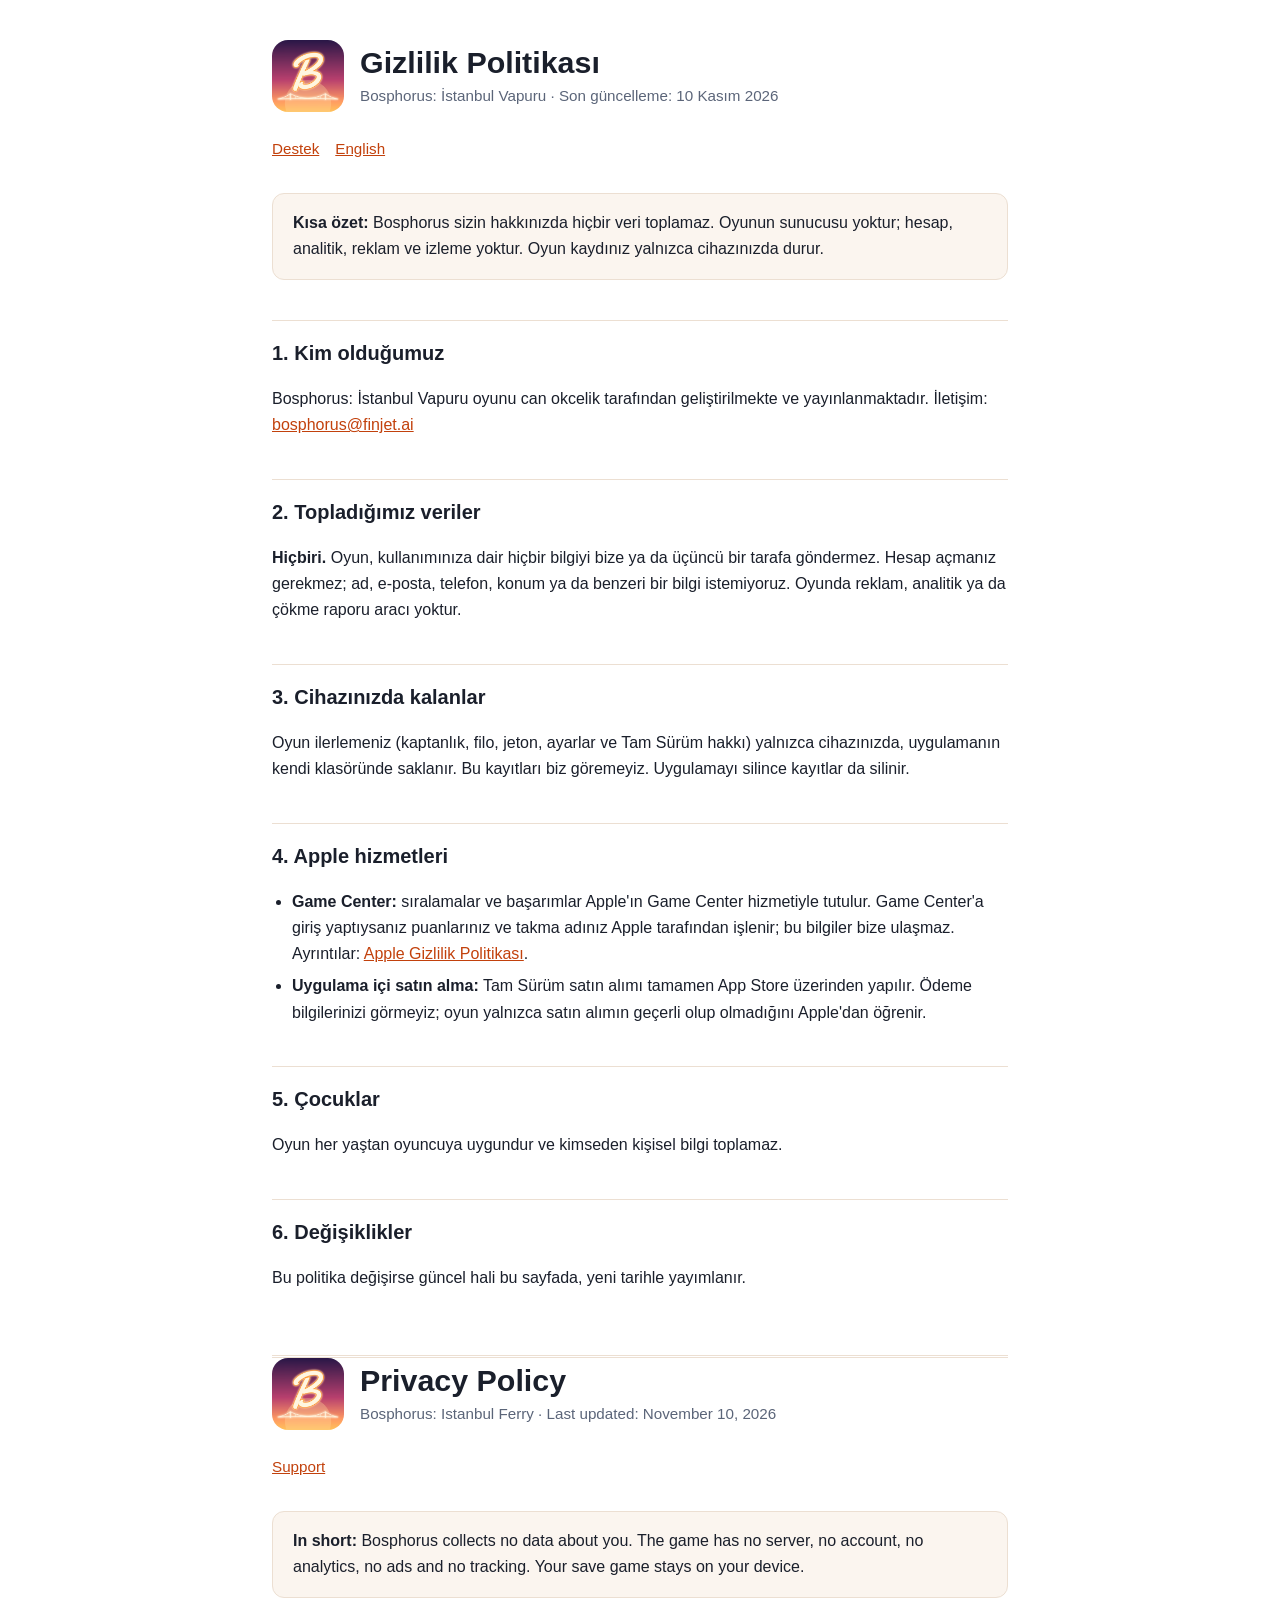
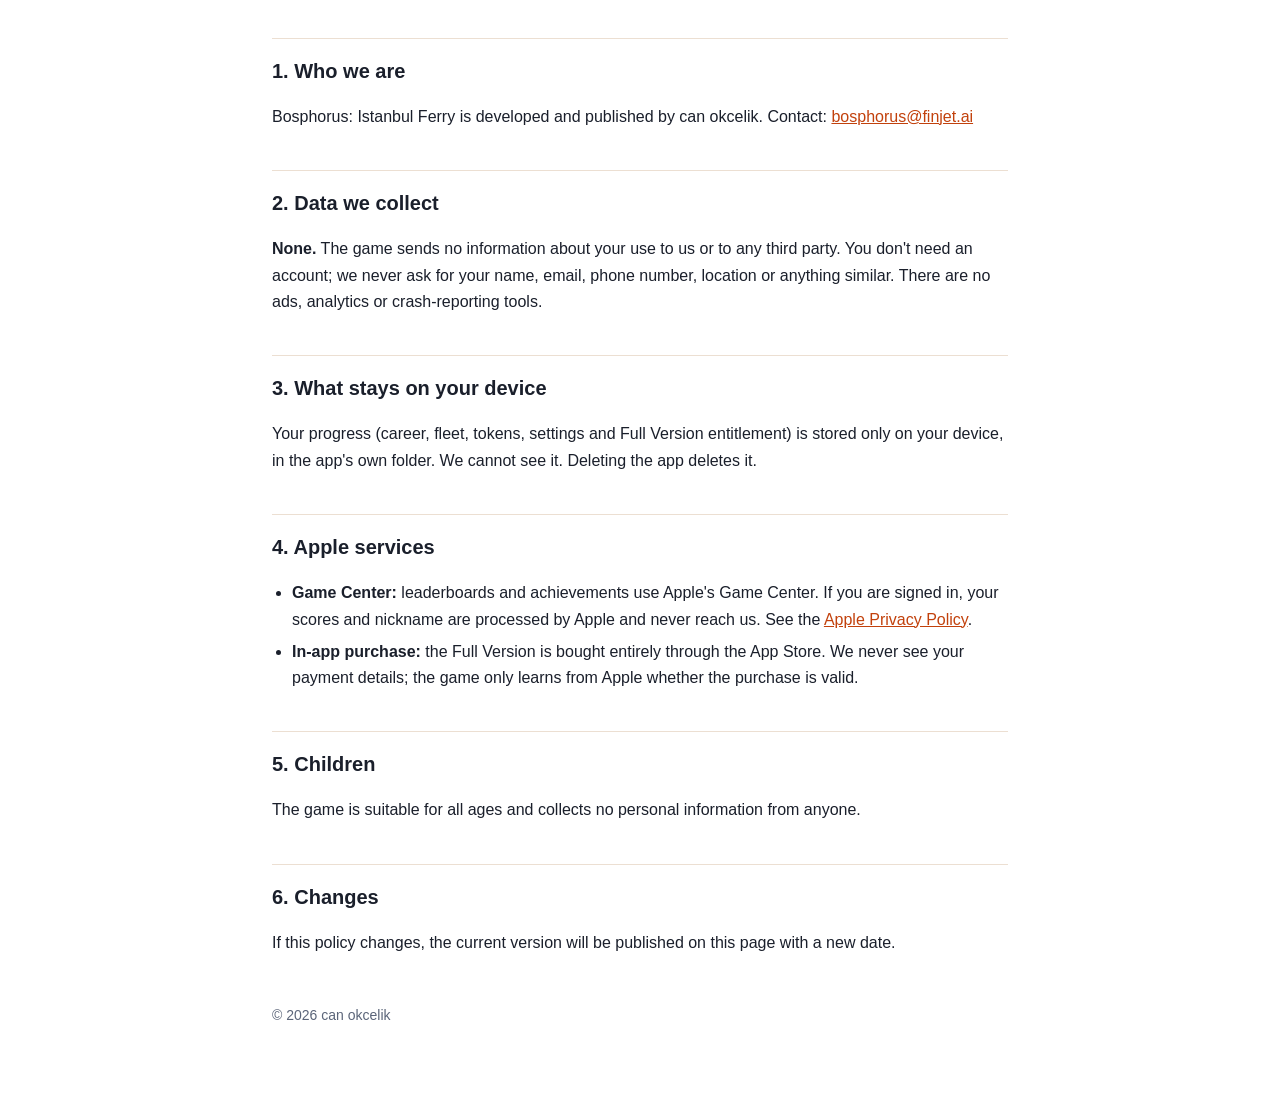
==== privacy/index.html @ b3ed33cc "Bosphorus destek ve gizlilik sayfaları Co-Authored-By: Claude Opus 5.5 <noreply@anthropic.com>" ====
<!DOCTYPE html>
<html lang="tr">
<head>
<meta charset="utf-8">
<meta name="viewport" content="width=device-width, initial-scale=1">
<title>Bosphorus — Gizlilik Politikası / Privacy Policy</title>
<link rel="stylesheet" href="../style.css">
</head>
<body>
<main>

<header><img src="../icon.png" alt=""><div><h1>Gizlilik Politikası</h1><p class="sub">Bosphorus: İstanbul Vapuru · Son güncelleme: 10 Kasım 2026</p></div></header>
<nav><a href="../">Destek</a><a href="#en">English</a></nav>

<div class="card">
  <p><strong>Kısa özet:</strong> Bosphorus sizin hakkınızda hiçbir veri toplamaz. Oyunun sunucusu yoktur; hesap, analitik,
  reklam ve izleme yoktur. Oyun kaydınız yalnızca cihazınızda durur.</p>
</div>

<h2>1. Kim olduğumuz</h2>
<p>Bosphorus: İstanbul Vapuru oyunu can okcelik tarafından geliştirilmekte ve yayınlanmaktadır.
İletişim: <a href="mailto:bosphorus@finjet.ai">bosphorus@finjet.ai</a></p>

<h2>2. Topladığımız veriler</h2>
<p><strong>Hiçbiri.</strong> Oyun, kullanımınıza dair hiçbir bilgiyi bize ya da üçüncü bir tarafa göndermez. Hesap açmanız gerekmez;
ad, e-posta, telefon, konum ya da benzeri bir bilgi istemiyoruz. Oyunda reklam, analitik ya da çökme raporu aracı yoktur.</p>

<h2>3. Cihazınızda kalanlar</h2>
<p>Oyun ilerlemeniz (kaptanlık, filo, jeton, ayarlar ve Tam Sürüm hakkı) yalnızca cihazınızda, uygulamanın kendi klasöründe saklanır.
Bu kayıtları biz göremeyiz. Uygulamayı silince kayıtlar da silinir.</p>

<h2>4. Apple hizmetleri</h2>
<ul>
  <li><strong>Game Center:</strong> sıralamalar ve başarımlar Apple'ın Game Center hizmetiyle tutulur. Game Center'a giriş yaptıysanız
  puanlarınız ve takma adınız Apple tarafından işlenir; bu bilgiler bize ulaşmaz.
  Ayrıntılar: <a href="https://www.apple.com/legal/privacy/">Apple Gizlilik Politikası</a>.</li>
  <li><strong>Uygulama içi satın alma:</strong> Tam Sürüm satın alımı tamamen App Store üzerinden yapılır. Ödeme bilgilerinizi görmeyiz;
  oyun yalnızca satın alımın geçerli olup olmadığını Apple'dan öğrenir.</li>
</ul>

<h2>5. Çocuklar</h2>
<p>Oyun her yaştan oyuncuya uygundur ve kimseden kişisel bilgi toplamaz.</p>

<h2>6. Değişiklikler</h2>
<p>Bu politika değişirse güncel hali bu sayfada, yeni tarihle yayımlanır.</p>

<hr class="lang-sep" id="en">

<header><img src="../icon.png" alt=""><div><h1>Privacy Policy</h1><p class="sub">Bosphorus: Istanbul Ferry · Last updated: November 10, 2026</p></div></header>
<nav><a href="../#en">Support</a></nav>

<div class="card">
  <p><strong>In short:</strong> Bosphorus collects no data about you. The game has no server, no account, no analytics, no ads
  and no tracking. Your save game stays on your device.</p>
</div>

<h2>1. Who we are</h2>
<p>Bosphorus: Istanbul Ferry is developed and published by can okcelik.
Contact: <a href="mailto:bosphorus@finjet.ai">bosphorus@finjet.ai</a></p>

<h2>2. Data we collect</h2>
<p><strong>None.</strong> The game sends no information about your use to us or to any third party. You don't need an account;
we never ask for your name, email, phone number, location or anything similar. There are no ads, analytics or crash-reporting tools.</p>

<h2>3. What stays on your device</h2>
<p>Your progress (career, fleet, tokens, settings and Full Version entitlement) is stored only on your device, in the app's own folder.
We cannot see it. Deleting the app deletes it.</p>

<h2>4. Apple services</h2>
<ul>
  <li><strong>Game Center:</strong> leaderboards and achievements use Apple's Game Center. If you are signed in, your scores and nickname
  are processed by Apple and never reach us. See the <a href="https://www.apple.com/legal/privacy/">Apple Privacy Policy</a>.</li>
  <li><strong>In-app purchase:</strong> the Full Version is bought entirely through the App Store. We never see your payment details;
  the game only learns from Apple whether the purchase is valid.</li>
</ul>

<h2>5. Children</h2>
<p>The game is suitable for all ages and collects no personal information from anyone.</p>

<h2>6. Changes</h2>
<p>If this policy changes, the current version will be published on this page with a new date.</p>

<footer>© 2026 can okcelik</footer>
</main>
</body>
</html>
---- style.css ----
:root { --bg: #ffffff; --fg: #1a1f2b; --muted: #5b6579; --accent: #c2410c; --card: #fbf5ef; --line: #ecdfd2; }
@media (prefers-color-scheme: dark) { :root { --bg: #151021; --fg: #efe7f5; --muted: #a99bb8; --accent: #ffb347; --card: #1f1830; --line: #34294a; } }
* { box-sizing: border-box; }
body { margin: 0; padding: 2.5rem 1.25rem 5rem; background: var(--bg); color: var(--fg); font: 16px/1.65 -apple-system, BlinkMacSystemFont, "Segoe UI", Roboto, sans-serif; }
main { max-width: 46rem; margin: 0 auto; }
header { display: flex; align-items: center; gap: 1rem; margin-bottom: 1.5rem; }
header img { width: 72px; height: 72px; border-radius: 16px; }
h1 { font-size: 1.9rem; line-height: 1.2; margin: 0; }
h2 { font-size: 1.25rem; margin: 2.5rem 0 .75rem; padding-top: 1rem; border-top: 1px solid var(--line); }
h3 { font-size: 1rem; margin: 1.5rem 0 .4rem; }
.sub { color: var(--muted); margin: .2rem 0 0; font-size: .95rem; }
.card { background: var(--card); border: 1px solid var(--line); border-radius: 12px; padding: 1rem 1.25rem; margin: 1.5rem 0; }
.card p:first-child { margin-top: 0; } .card p:last-child { margin-bottom: 0; }
ul { padding-left: 1.25rem; } li { margin: .35rem 0; }
a { color: var(--accent); }
nav { display: flex; gap: 1rem; flex-wrap: wrap; margin: 0 0 2rem; font-size: .95rem; }
.lang-sep { margin: 4rem 0 0; border: 0; border-top: 3px double var(--line); }
footer { margin-top: 3rem; color: var(--muted); font-size: .875rem; }
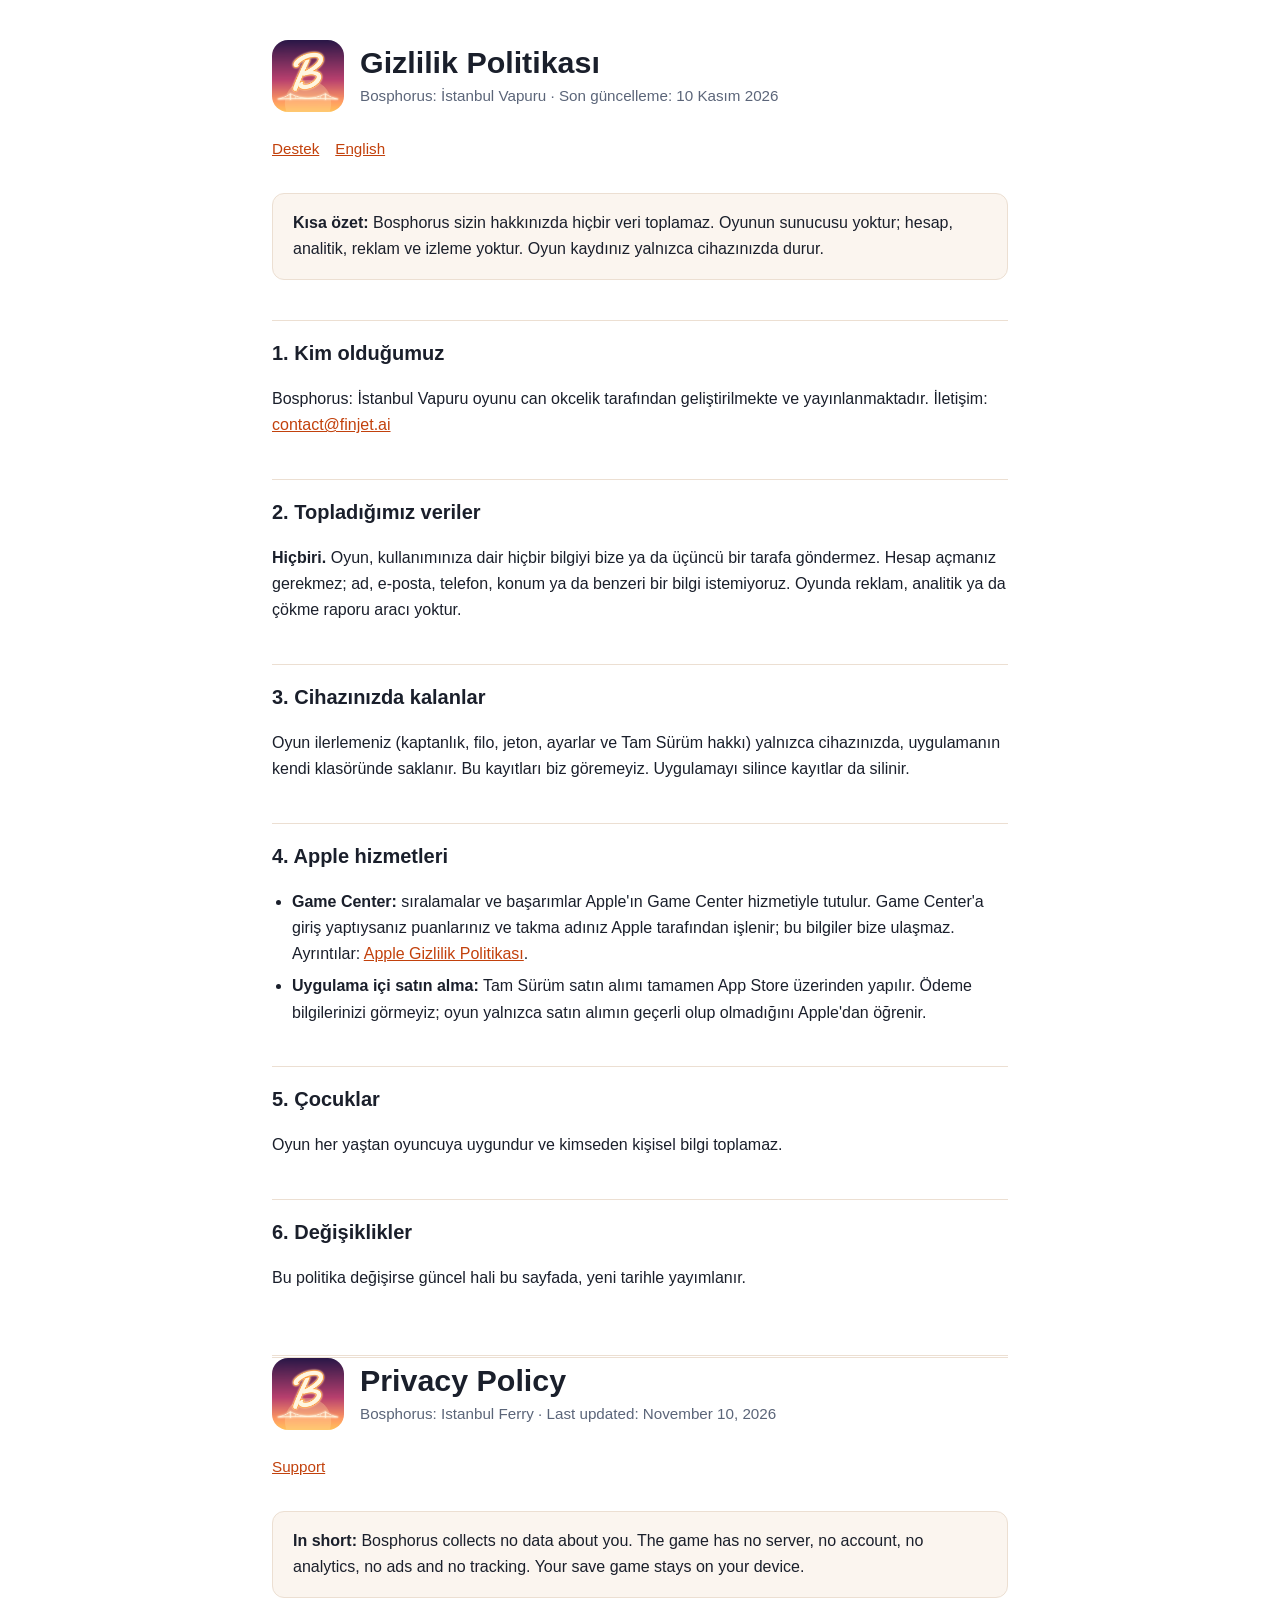
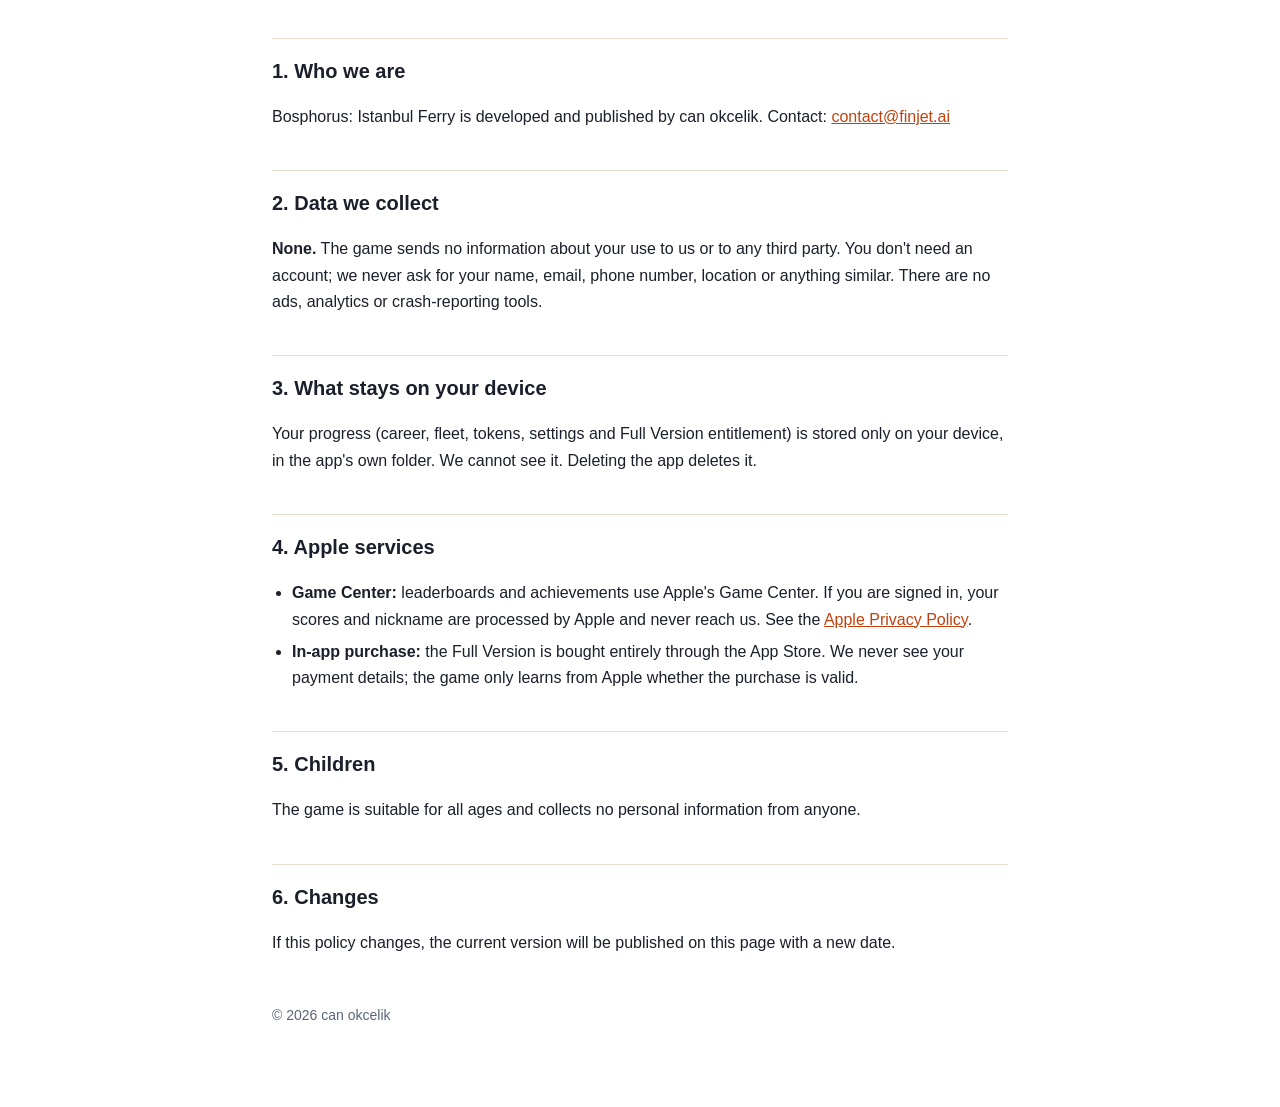
==== commit ee6597b6: "İletişim adresi contact@finjet.ai (bosphorus@finjet.ai yok) Co-Authored-By: Claude Opus 5.5 <noreply" ====
--- a/privacy/index.html
+++ b/privacy/index.html
@@ -19,7 +19,7 @@
 
 <h2>1. Kim olduğumuz</h2>
 <p>Bosphorus: İstanbul Vapuru oyunu can okcelik tarafından geliştirilmekte ve yayınlanmaktadır.
-İletişim: <a href="mailto:bosphorus@finjet.ai">bosphorus@finjet.ai</a></p>
+İletişim: <a href="mailto:contact@finjet.ai">contact@finjet.ai</a></p>
 
 <h2>2. Topladığımız veriler</h2>
 <p><strong>Hiçbiri.</strong> Oyun, kullanımınıza dair hiçbir bilgiyi bize ya da üçüncü bir tarafa göndermez. Hesap açmanız gerekmez;
@@ -56,7 +56,7 @@
 
 <h2>1. Who we are</h2>
 <p>Bosphorus: Istanbul Ferry is developed and published by can okcelik.
-Contact: <a href="mailto:bosphorus@finjet.ai">bosphorus@finjet.ai</a></p>
+Contact: <a href="mailto:contact@finjet.ai">contact@finjet.ai</a></p>
 
 <h2>2. Data we collect</h2>
 <p><strong>None.</strong> The game sends no information about your use to us or to any third party. You don't need an account;
